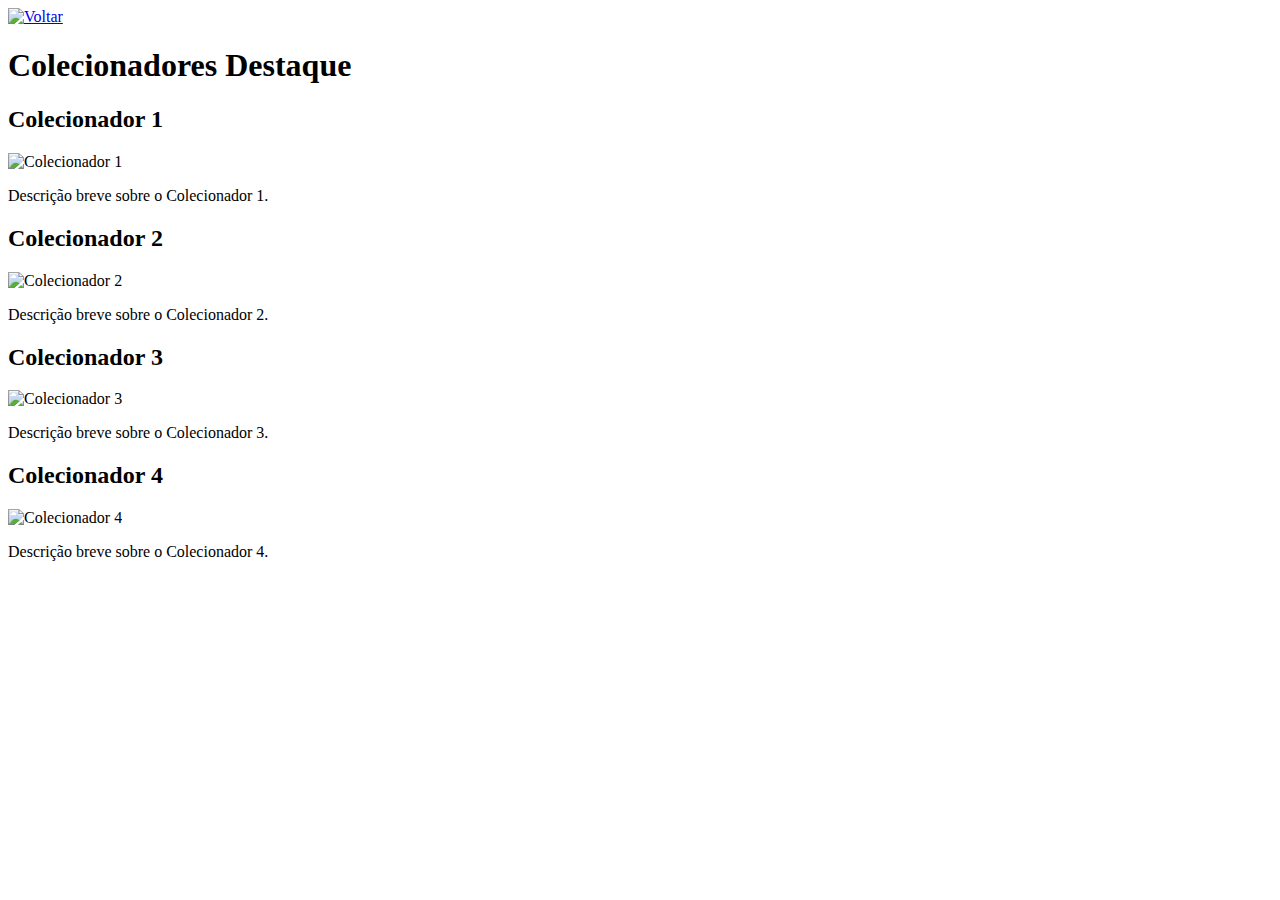
==== colecionador.html @ 064f93b6 "Add files via upload" ====
<!DOCTYPE html>
<html lang="pt-br">
<head>
  <meta charset="UTF-8">
  <meta name="viewport" content="width=device-width, initial-scale=1.0">
  <title>Site para Colecionadores</title>
  <link rel="stylesheet" href="CSS/style6.css">
</head>
<body>
  <header>
    <a href="index.html" class="back-button">
      <img src="arrow-back.png" alt="Voltar">
    </a>
    <h1>Colecionadores Destaque</h1>
  </header>

  <div class="collector-container">
    <div class="collector">
      <h2>Colecionador 1</h2>
      <img src="colecionador1.jpg" alt="Colecionador 1">
      <p>Descrição breve sobre o Colecionador 1.</p>
    </div>
    <div class="collector">
      <h2>Colecionador 2</h2>
      <img src="colecionador2.jpg" alt="Colecionador 2">
      <p>Descrição breve sobre o Colecionador 2.</p>
    </div>
  </div>

  <div class="collector-container">
    <div class="collector">
      <h2>Colecionador 3</h2>
      <img src="colecionador3.jpg" alt="Colecionador 3">
      <p>Descrição breve sobre o Colecionador 3.</p>
    </div>
    <div class="collector">
      <h2>Colecionador 4</h2>
      <img src="colecionador4.jpg" alt="Colecionador 4">
      <p>Descrição breve sobre o Colecionador 4.</p>
    </div>
  </div>
</body>
</html>
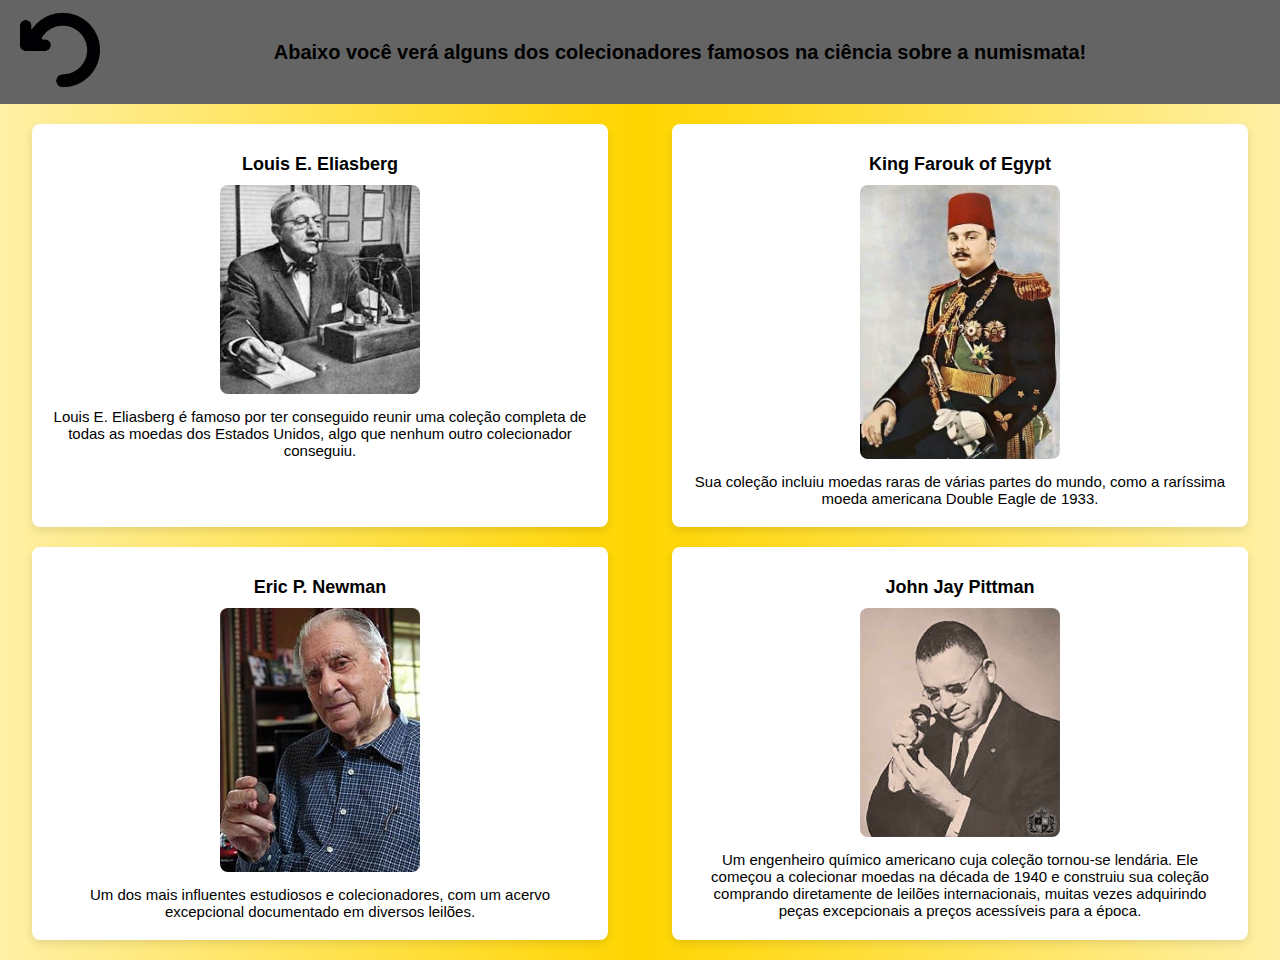
==== commit a1a35b61: "Update colecionador.html" ====
--- a/colecionador.html
+++ b/colecionador.html
@@ -3,40 +3,41 @@
 <head>
   <meta charset="UTF-8">
   <meta name="viewport" content="width=device-width, initial-scale=1.0">
-  <title>Site para Colecionadores</title>
+  <title> Colecionadores </title>
   <link rel="stylesheet" href="CSS/style6.css">
 </head>
 <body>
   <header>
     <a href="index.html" class="back-button">
-      <img src="arrow-back.png" alt="Voltar">
+      <img src="IMG/seta.png" alt="Voltar">
     </a>
-    <h1>Colecionadores Destaque</h1>
+    <br>
+    <h2> Abaixo você verá alguns dos colecionadores famosos na ciência sobre a numismata! </h2>
   </header>
 
   <div class="collector-container">
     <div class="collector">
-      <h2>Colecionador 1</h2>
-      <img src="colecionador1.jpg" alt="Colecionador 1">
-      <p>Descrição breve sobre o Colecionador 1.</p>
+      <h2> Louis E. Eliasberg</h2>
+      <img src="IMG/louis.jpg" alt="Colecionador 1">
+      <p>Louis E. Eliasberg é famoso por ter conseguido reunir uma coleção completa de todas as moedas dos Estados Unidos, algo que nenhum outro colecionador conseguiu.</p>
     </div>
     <div class="collector">
-      <h2>Colecionador 2</h2>
-      <img src="colecionador2.jpg" alt="Colecionador 2">
-      <p>Descrição breve sobre o Colecionador 2.</p>
+      <h2>King Farouk of Egypt</h2>
+      <img src="IMG/farouk.jpg" alt="Colecionador 2">
+      <p>Sua coleção incluiu moedas raras de várias partes do mundo, como a raríssima moeda americana Double Eagle de 1933.</p>
     </div>
   </div>
 
   <div class="collector-container">
     <div class="collector">
-      <h2>Colecionador 3</h2>
-      <img src="colecionador3.jpg" alt="Colecionador 3">
-      <p>Descrição breve sobre o Colecionador 3.</p>
+      <h2>Eric P. Newman</h2>
+      <img src="IMG/eric.jpg" alt="Colecionador 3">
+      <p>Um dos mais influentes estudiosos e colecionadores, com um acervo excepcional documentado em diversos leilões.</p>
     </div>
     <div class="collector">
-      <h2>Colecionador 4</h2>
-      <img src="colecionador4.jpg" alt="Colecionador 4">
-      <p>Descrição breve sobre o Colecionador 4.</p>
+      <h2> John Jay Pittman</h2>
+      <img src="IMG/john.jpg" alt="Colecionador 4">
+      <p>Um engenheiro químico americano cuja coleção tornou-se lendária. Ele começou a colecionar moedas na década de 1940 e construiu sua coleção comprando diretamente de leilões internacionais, muitas vezes adquirindo peças excepcionais a preços acessíveis para a época.</p>
     </div>
   </div>
 </body>
--- a/CSS/style6.css
+++ b/CSS/style6.css
@@ -0,0 +1,66 @@
+* {
+    margin: 0;
+    padding: 0;
+    box-sizing: border-box;
+  }
+  
+  body {
+    font-family: Arial, sans-serif;
+    background: linear-gradient(to right, #fff0a5, #ffd500, #fff0a5); 
+  }
+  
+  header {
+    background-color: rgb(100, 100, 100);
+    color: rgb(0, 0, 0);
+    padding: 10px 20px;
+    display: flex;
+    align-items: center;
+    position: relative;
+  }
+  
+  header h2 {
+    flex-grow: 5;
+    text-align: center;
+    font-size: 20px;
+  }
+  
+  .back-button img {
+    width: 80px;
+    height: 80px;
+    cursor: pointer;
+  }
+  
+  .collector-container {
+    display: flex;
+    justify-content: space-around;
+    margin: 20px 0;
+  }
+  
+  .collector {
+    background-color: white;
+    padding: 20px;
+    width: 45%;
+    border-radius: 8px;
+    box-shadow: 0 4px 8px rgba(0, 0, 0, 0.1);
+    text-align: center;
+  }
+  
+  .collector img {
+    width: 200px;
+    height: auto;
+    max-height: 500px;
+    object-fit: cover;
+    border-radius: 8px;
+  }
+  
+  .collector h2 {
+    font-size: 18px;
+    margin: 10px 0;
+  }
+  
+  .collector p {
+    font-size: 15px;
+    color: rgb(0, 0, 0);
+    margin-top: 10px;
+  }
+  
